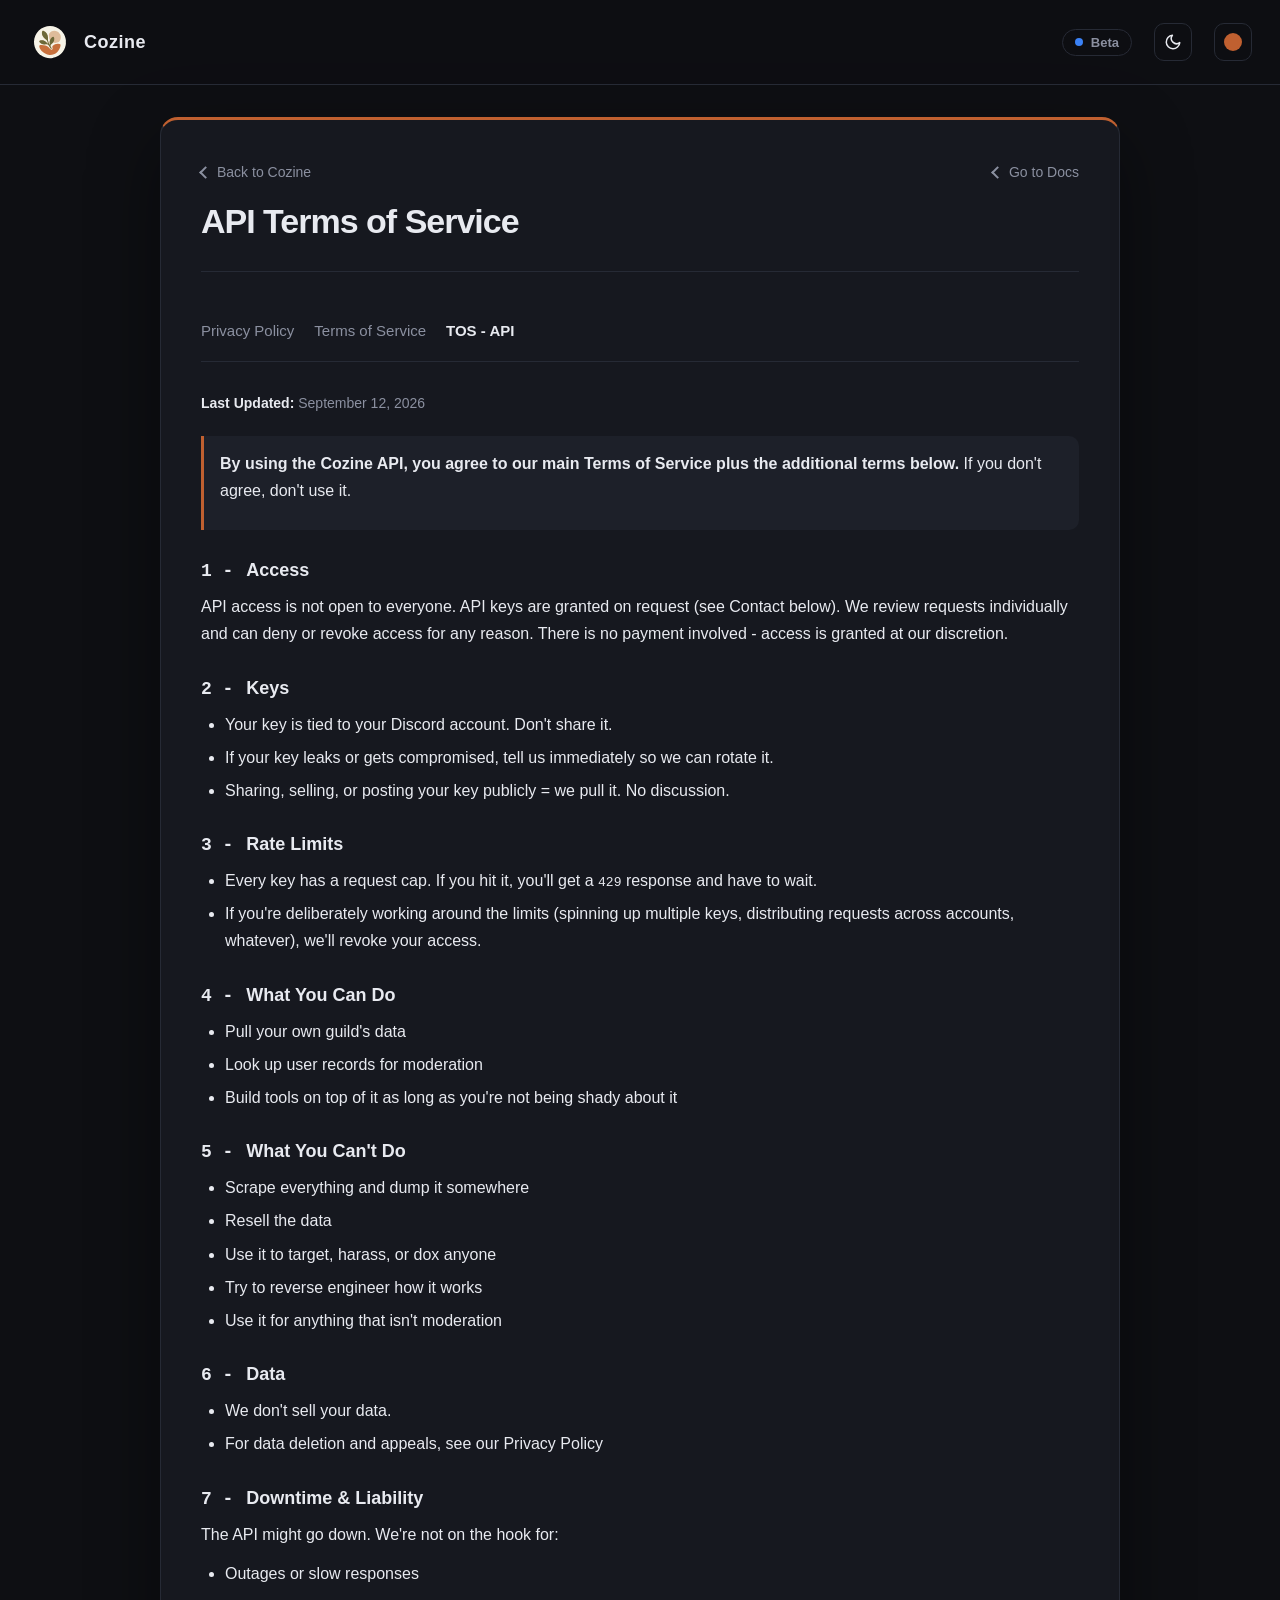
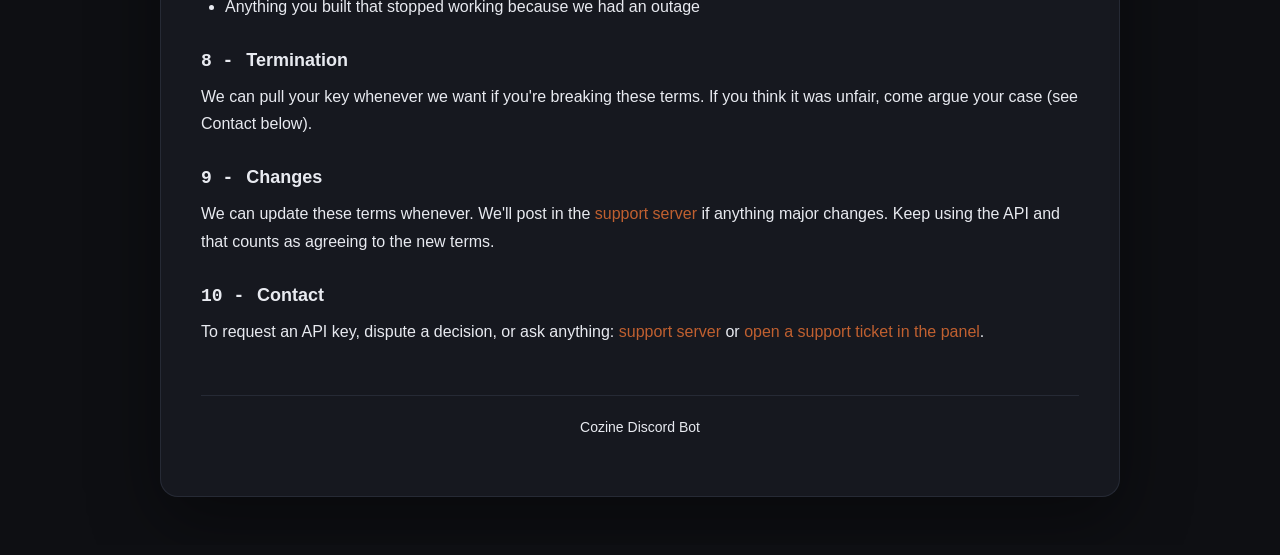
==== api-tos/index.html @ 3d1b6c0c "beta cozine" ====
<!DOCTYPE html>
<html lang="en">
<head>
    <meta charset="UTF-8">
    <meta name="viewport" content="width=device-width, initial-scale=1.0">
    <title>Cozine API Terms of Service</title>
    <meta name="description" content="Read the Cozine API Terms of Service, including access, API keys, rate limits, and permitted use.">
    <meta name="robots" content="index, follow">
    <link rel="canonical" href="https://cozine.xyz/api-tos/">
    <link rel="icon" href="../static/CozineLogo.svg">
    <link rel="stylesheet" href="../style.css?v=20261114b2">
</head>
<body class="legal">
    <div id="progress"></div>
    <header class="site-head">
        <span class="logo-ring"><img class="logo" src="../static/CozineLogo.svg" alt="Cozine"></span>
        <a class="brand" href="https://cozine.xyz">Cozine</a>
        <span class="status" id="siteStatus" data-state="blue"><span class="dot"></span>Beta</span>
        <button id="themeToggle" class="theme-toggle" aria-label="Toggle theme">
            <svg class="i-sun" width="18" height="18" viewBox="0 0 24 24" fill="none" stroke="currentColor" stroke-width="2" stroke-linecap="round"><circle cx="12" cy="12" r="4"/><path d="M12 2v2M12 20v2M2 12h2M20 12h2M4.9 4.9l1.4 1.4M17.7 17.7l1.4 1.4M4.9 19.1l1.4-1.4M17.7 6.3l1.4-1.4"/></svg>
            <svg class="i-moon" width="18" height="18" viewBox="0 0 24 24" fill="none" stroke="currentColor" stroke-width="2" stroke-linecap="round" stroke-linejoin="round"><path d="M21 12.8A9 9 0 1 1 11.2 3a7 7 0 0 0 9.8 9.8z"/></svg>
        </button>
    </header>
    <div class="container">
        <div class="page-top">
            <a class="back" href="../">Back to Cozine</a>
            <a class="back" href="../commands/">Go to Docs</a>
        </div>
        <header>
            <div class="title-row">
                <h1>API Terms of Service</h1>
            </div>
        </header>
        <nav>
            <a class="nav-btn" href="../privacy/">Privacy Policy</a>
            <a class="nav-btn" href="../tos/">Terms of Service</a>
            <a class="nav-btn active" href="../api-tos/" aria-current="page">TOS - API</a>
        </nav>
        <div id="api-tos" class="content active">
<p class="last-updated"><strong>Last Updated:</strong> September 12, 2026</p>

            <div class="highlight">
                <p><strong>By using the Cozine API, you agree to our main Terms of Service plus the additional terms below.</strong> If you don't agree, don't use it.</p>
            </div>

            <h2>Access</h2>
            <p>API access is not open to everyone. API keys are granted on request (see Contact below). We review requests individually and can deny or revoke access for any reason. There is no payment involved - access is granted at our discretion.</p>

            <h2>Keys</h2>
            <ul>
                <li>Your key is tied to your Discord account. Don't share it.</li>
                <li>If your key leaks or gets compromised, tell us immediately so we can rotate it.</li>
                <li>Sharing, selling, or posting your key publicly = we pull it. No discussion.</li>
            </ul>

            <h2>Rate Limits</h2>
            <ul>
                <li>Every key has a request cap. If you hit it, you'll get a <code>429</code> response and have to wait.</li>
                <li>If you're deliberately working around the limits (spinning up multiple keys, distributing requests across accounts, whatever), we'll revoke your access.</li>
            </ul>

            <h2>What You Can Do</h2>
            <ul>
                <li>Pull your own guild's data</li>
                <li>Look up user records for moderation</li>
                <li>Build tools on top of it as long as you're not being shady about it</li>
            </ul>

            <h2>What You Can't Do</h2>
            <ul>
                <li>Scrape everything and dump it somewhere</li>
                <li>Resell the data</li>
                <li>Use it to target, harass, or dox anyone</li>
                <li>Try to reverse engineer how it works</li>
                <li>Use it for anything that isn't moderation</li>
            </ul>

            <h2>Data</h2>
            <ul>
                <li>We don't sell your data.</li>
                <li>For data deletion and appeals, see our Privacy Policy</li>
            </ul>

            <h2>Downtime & Liability</h2>
            <p>The API might go down. We're not on the hook for:</p>
            <ul>
                <li>Outages or slow responses</li>
                <li>Anything you built that stopped working because we had an outage</li>
            </ul>

            <h2>Termination</h2>
            <p>We can pull your key whenever we want if you're breaking these terms. If you think it was unfair, come argue your case (see Contact below).</p>

            <h2>Changes</h2>
            <p>We can update these terms whenever. We'll post in the <a href="https://discord.gg/3ZBebypZJS" target="_blank">support server</a> if anything major changes. Keep using the API and that counts as agreeing to the new terms.</p>

            <h2>Contact</h2>
            <p>To request an API key, dispute a decision, or ask anything: <a href="https://discord.gg/3ZBebypZJS" target="_blank">support server</a> or <a href="https://panel.cozine.xyz" target="_blank">open a support ticket in the panel</a>.</p>
        </div>
        <footer>
            <p>Cozine Discord Bot</p>
        </footer>
    </div>
    <script src="../static/status.js?v=2026110901"></script>
    <script src="../static/common.js?v=20261011l"></script>
    <script>
    (function () {
        document.body.classList.add('js-reveal');
        var revealEls = document.querySelectorAll('.legal .content h2, .legal .content p, .legal .content ul, .legal .content .highlight');
        if ('IntersectionObserver' in window) {
            var io = new IntersectionObserver(function (entries) {
                entries.forEach(function (en) {
                    if (en.isIntersecting) {
                        en.target.classList.add('reveal-in');
                        io.unobserve(en.target);
                    }
                });
            }, { threshold: 0.12 });
            revealEls.forEach(function (el) { io.observe(el); });
        } else {
            revealEls.forEach(function (el) { el.classList.add('reveal-in'); });
        }
    })();
    </script>
</body>
</html>
---- style.css ----
:root {
  --bg: #0e0f13;
  --card: #16181f;
  --card-2: #1d2029;
  --text: #e8eaf0;
  --muted: #8b90a0;
  --accent: #C06030;
  --accent-text: #C06030;
  --on-accent: #ffffff;
  --accent-2: #ffb38a;
  --accent-soft: rgba(192, 96, 48, .16);
  --accent-glow: rgba(192, 96, 48, .45);
  --accent-glow-soft: rgba(192, 96, 48, 0);
  --border: #262a35;
  --head-bg: rgba(14, 15, 19, .72);
  --ripple: rgba(255, 255, 255, .35);
}

body.light {
  --bg: #f6f6f9;
  --card: #ffffff;
  --card-2: #eef0f4;
  --text: #14151a;
  --muted: #5a5f6b;
  --accent-soft: rgba(192, 96, 48, .14);
  --border: #e2e3e9;
  --head-bg: rgba(255, 255, 255, .72);
  --ripple: rgba(0, 0, 0, .12);
}

* {
  box-sizing: border-box;
  margin: 0;
  padding: 0;
}

html {
  overflow-x: hidden;
  overflow-x: clip;
}

img, svg {
  max-width: 100%;
}

/* Long URLs / IDs / tokens must wrap instead of forcing sideways scroll */
.seo a,
.seo li,
.seo p,
.legal a,
.legal li,
.legal p,
code {
  overflow-wrap: anywhere;
  word-break: break-word;
}

/* Tables (if legal content ever includes one) scroll instead of breaking layout */
.legal table {
  display: block;
  max-width: 100%;
  overflow-x: auto;
  -webkit-overflow-scrolling: touch;
}

.legal pre {
  max-width: 100%;
  overflow-x: auto;
  -webkit-overflow-scrolling: touch;
}

body {
  font-family: -apple-system, BlinkMacSystemFont, "Segoe UI", Roboto, Helvetica, Arial, sans-serif;
  color: var(--text);
  background: var(--bg);
  min-height: 100vh;
  display: flex;
  flex-direction: column;
  overflow-x: hidden;
  overflow-x: clip;
  /* Smooth theme fade everywhere, including browsers without
  View-Transition support (most mobile browsers). */
  transition: background-color .3s ease, color .3s ease;
}

.site-head,
.hero,
.site-foot,
.discord-pill,
.legal .container {
  position: relative;
  z-index: 1;
}


.site-head,
.hero,
.site-foot,
.legal .container {
  min-width: 0;
  max-width: 100%;
}


.site-head {
  position: relative;
  overflow: visible;
  display: flex;
  align-items: center;
  gap: 12px;
  padding: 20px 28px;
  border-bottom: 1px solid var(--border);
  background: var(--head-bg);
  /* Header popups (accent color picker) must paint above page content.
  Both header and hero shared z-index:1, and the later-in-DOM hero won —
  burying the popup so its swatches were visible but untappable. */
  z-index: 50;
}

/* Touch: no tap-delay/zoom interference, no grey flash on taps */
button,
a.btn,
.badge {
  touch-action: manipulation;
  -webkit-tap-highlight-color: transparent;
}

.site-head .logo {
  width: 38px;
  height: 38px;
  border-radius: 10px;
}

.site-head .brand {
  font-size: 18px;
  font-weight: 800;
  letter-spacing: .5px;
  color: var(--text);
  text-decoration: none;
}


.hero {
  flex: 1;
  display: flex;
  flex-direction: column;
  justify-content: center;
  gap: 18px;
  width: 100%;
  max-width: 760px;
  margin: 0 auto;
  padding: 64px 28px;
  text-align: left;
}

.title-row {
  display: flex;
  align-items: center;
  gap: 16px;
  flex-wrap: wrap;
}

.hero h1 {
  font-size: 64px;
  font-weight: 800;
  letter-spacing: -2px;
  line-height: 1;
  color: var(--text);
}

.badge {
  position: relative;
  display: inline-flex;
  align-items: center;
  font-size: 13px;
  font-weight: 700;
  letter-spacing: .4px;
  color: var(--accent-text, var(--accent));
  border: 1px solid var(--accent-text, var(--accent));
  border-radius: 999px;
  padding: 5px 12px;
  cursor: default;
  z-index: 5;
  transition: border-radius .25s ease;
}

.badge::before {
  content: '';
  width: 7px;
  height: 7px;
  border-radius: 50%;
  background: var(--accent-text, var(--accent));
  box-shadow: 0 0 10px var(--accent);
  flex: none;
  margin-right: 7px;
}


.badge::after {
  content: '';
  position: absolute;
  top: 100%;
  left: 0;
  right: 0;
  height: 12px;
}

.badge:hover,
.badge.pinned {
  border-radius: 12px;
}

.badge-more {
  max-width: 0;
  opacity: 0;
  overflow: hidden;
  white-space: nowrap;
  margin-left: 0;
  transition: max-width .25s ease, opacity .2s ease, margin-left .25s ease;
}

.badge:hover .badge-more,
.badge.pinned .badge-more {
  max-width: 90px;
  opacity: 1;
  margin-left: 7px;
}

.badge-pin {
  display: inline-flex;
  align-items: center;
  max-width: 0;
  opacity: 0;
  overflow: hidden;
  margin-left: 0;
  transition: max-width .25s ease, opacity .2s ease, margin-left .25s ease;
}

.badge-pin img {
  width: 14px;
  height: 14px;
  display: block;
}

.badge.pinned .badge-pin {
  max-width: 18px;
  opacity: 1;
  margin-left: 7px;
}

.badge .changelog {
  position: absolute;
  top: 100%;
  left: 0;
  margin-top: 10px;
  width: 268px;
  max-width: calc(100vw - 44px);
  text-align: left;
  background: var(--card);
  border: 1px solid var(--border);
  border-radius: 12px;
  padding: 0 14px;
  max-height: 0;
  opacity: 0;
  overflow: hidden;
  z-index: 20;
  box-shadow: 0 14px 34px rgba(0, 0, 0, .28);
  transition: max-height .3s ease, opacity .25s ease, padding .3s ease;
}

.badge:hover .changelog,
.badge.pinned .changelog {
  max-height: 300px;
  opacity: 1;
  padding: 12px 14px;
  transition-delay: .05s;
}

.changelog-head {
  font-weight: 700;
  color: var(--accent-text, var(--accent));
  margin-bottom: 6px;
}

.changelog ul {
  list-style: none;
  margin: 0;
}

.changelog li {
  font-size: 13px;
  font-weight: 500;
  color: var(--text);
  padding: 7px 0;
  border-top: 1px solid var(--border);
  line-height: 1.45;
}

.hero .tag {
  color: var(--muted);
  font-size: 17px;
  line-height: 1.6;
  max-width: 520px;
  min-height: calc(17px * 1.6 * 2);
}

.btns {
  display: flex;
  flex-wrap: wrap;
  gap: 12px;
  margin-top: 6px;
}

a.btn {
  position: relative;
  overflow: hidden;
  display: inline-flex;
  align-items: center;
  justify-content: center;
  padding: 14px 22px;
  border: 1px solid var(--border);
  border-radius: 10px;
  color: var(--text);
  font-size: 15px;
  font-weight: 600;
  text-decoration: none;
  transition: color .2s ease, border-color .2s ease, transform .25s ease;
}

a.btn > span {
  position: relative;
  z-index: 1;
  display: inline-flex;
  align-items: center;
}

a.btn::before {
  content: '';
  position: absolute;
  inset: 0;
  background: var(--accent-soft);
  transform: scaleX(0);
  transform-origin: left;
  transition: transform .25s ease;
  z-index: 0;
}

a.btn:hover {
  border-color: var(--accent);
  color: var(--text);
}

/* primary buttons keep the auto-contrast text (a.btn rules would win otherwise) */
a.btn.primary {
  color: var(--on-accent, #fff);
}
a.btn.primary:hover {
  color: var(--on-accent, #fff);
}

a.btn:hover::before {
  transform: scaleX(1);
}

a.btn::after {
  content: '';
  position: absolute;
  top: 0;
  left: -130%;
  width: 55%;
  height: 100%;
  background: linear-gradient(100deg, transparent, rgba(255, 255, 255, .28), transparent);
  transform: skewX(-18deg);
  opacity: 0;
  z-index: 0;
  pointer-events: none;
}

a.btn:hover::after {
  animation: sheen .6s ease forwards;
}

.primary {
  background: var(--accent);
  border-color: var(--accent);
  color: var(--on-accent, #fff);
  font-weight: 800;
}

.primary::before {
  background: rgba(255, 255, 255, .18);
}

.btn-arrow {
  margin-left: 8px;
  transition: transform .22s ease;
}

.primary:hover .btn-arrow {
  transform: translateX(5px);
}

.ghost {
  background: transparent;
}

.site-foot {
  padding: 22px 28px;
  color: var(--muted);
  font-size: 12px;
}


.seo {
  width: 100%;
  max-width: 760px;
  margin: 0 auto;
  padding: 8px 28px 48px;
  display: flex;
  flex-direction: column;
  gap: 14px;
}

.seo h2 {
  font-size: 24px;
  font-weight: 800;
  letter-spacing: -.5px;
  color: var(--text);
  margin-top: 18px;
}

.seo h3 {
  font-size: 16px;
  font-weight: 700;
  color: var(--text);
}

.seo p,
.seo li {
  color: var(--muted);
  font-size: 15px;
  line-height: 1.65;
}

.seo-grid {
  display: grid;
  grid-template-columns: repeat(3, 1fr);
  gap: 12px;
}

.seo-card {
  background: var(--card);
  border: 1px solid var(--border);
  border-radius: 12px;
  padding: 14px;
  display: flex;
  flex-direction: column;
  gap: 6px;
}

.seo-card p {
  font-size: 14px;
}

.seo-steps {
  padding-left: 20px;
  display: flex;
  flex-direction: column;
  gap: 6px;
}

/* compact permission chips: listed separately, wraps into ~2 rows */
.perm-list {
  list-style: none;
  display: flex;
  flex-wrap: wrap;
  gap: 6px;
  margin: 8px 0;
  padding: 0;
}

.perm-list li {
  font-size: 13px;
  font-weight: 600;
  color: var(--text);
  background: var(--card);
  border: 1px solid var(--border);
  border-radius: 999px;
  padding: 3px 10px;
  white-space: nowrap;
}

@media (max-width: 640px) {
  .seo-grid {
    grid-template-columns: 1fr;
  }
}


.discord-pill {
  position: fixed;
  right: 22px;
  bottom: 22px;
  display: flex;
  align-items: center;
  gap: 8px;
  height: 46px;
  min-width: 46px;
  max-width: 46px;
  padding: 0 12px;
  overflow: hidden;
  color: var(--on-accent, #fff);
  background: var(--accent);
  border-radius: 999px;
  white-space: nowrap;
  text-decoration: none;
  transition: max-width .45s ease, background .2s ease;
  animation: pillPulse 2.6s ease-in-out infinite;
}

.discord-pill:hover {
  max-width: 190px;
  filter: brightness(1.12);
}

.discord-pill .discord-icon {
  flex: 0 0 auto;
  width: 24px;
  height: 24px;
  display: block;
  fill: currentColor;
}

.discord-pill span {
  opacity: 0;
  font-size: 14px;
  font-weight: 600;
  transition: opacity .35s ease .1s;
}

.discord-pill:hover span {
  opacity: 1;
}

@keyframes fadeIn {
  from { opacity: 0; transform: translateY(8px); }
  to   { opacity: 1; transform: translateY(0); }
}


body.legal {
  display: block;
}

.legal .container {
  max-width: 960px;
  margin: 32px auto 48px;
  padding: 44px 40px;
  text-align: left;
  background: var(--card);
  border: 1px solid var(--border);
  border-top: 3px solid var(--accent);
  border-radius: 18px;
  box-shadow: 0 24px 70px rgba(0, 0, 0, .4);
}

.legal .back {
  display: inline-flex;
  align-items: center;
  gap: 7px;
  margin-bottom: 22px;
  color: var(--muted);
  font-size: 14px;
  text-decoration: none;
}

.legal .back::before {
  content: '';
  width: 7px;
  height: 7px;
  border-left: 2px solid currentColor;
  border-bottom: 2px solid currentColor;
  transform: rotate(45deg);
}

.legal .back:hover {
  color: var(--text);
}

.legal .page-top {
  display: flex;
  align-items: center;
  justify-content: space-between;
  gap: 16px;
  margin-bottom: 22px;
}

.legal .page-top .back {
  margin-bottom: 0;
}


.legal header {
  border-bottom: 1px solid var(--border);
  padding-bottom: 20px;
  margin-bottom: 26px;
}

.legal header .title-row {
  margin-bottom: 10px;
}

.legal header h1 {
  font-size: 34px;
  font-weight: 800;
  letter-spacing: -1px;
  color: var(--text);
}

.legal header p {
  color: var(--muted);
  font-size: 15px;
}

.legal nav {
  position: sticky;
  top: 0;
  display: flex;
  gap: 20px;
  margin-bottom: 30px;
  padding: 16px 0 14px;
  border-bottom: 1px solid var(--border);
  background: var(--card);
  z-index: 3;
}

.legal nav button,
.legal nav a.nav-btn {
  text-decoration: none;
  display: inline-block;
  background: none;
  border: none;
  font-size: 15px;
  color: var(--muted);
  cursor: pointer;
  padding: 8px 0;
  position: relative;
}

.legal nav button.active,
.legal nav a.nav-btn.active {
  color: var(--text);
  font-weight: 600;
}

.legal nav button.active::after,
.legal nav a.nav-btn.active::after {
  content: '';
  position: absolute;
  bottom: -15px;
  left: 0;
  right: 0;
  height: 2px;
  background: var(--accent);
}

.legal nav button:hover,
.legal nav a.nav-btn:hover {
  color: var(--text);
}

.legal .content {
  display: none;
  counter-reset: section;
}

.legal .content.active {
  display: block;
}

.legal .content h2 {
  counter-increment: section;
  font-size: 18px;
  font-weight: 600;
  margin: 30px 0 12px;
  color: var(--text);
}

.legal .content h2::before {
  content: counter(section) " - ";
  color: var(--text);
  font-family: ui-monospace, SFMono-Regular, Menlo, monospace;
  margin-right: 2px;
}

.legal p {
  margin-bottom: 12px;
  color: var(--text);
  line-height: 1.7;
}

.legal ul {
  margin-left: 24px;
  margin-bottom: 12px;
}

.legal li {
  margin-bottom: 6px;
  color: var(--text);
  line-height: 1.7;
}

.legal strong {
  color: var(--text);
}

.legal a {
  position: relative;
  color: var(--accent-text, var(--accent));
  text-decoration: none;
  cursor: pointer;
}

.legal a::after {
  content: '';
  position: absolute;
  left: 0;
  bottom: -2px;
  width: 100%;
  height: 2px;
  background: linear-gradient(90deg, var(--accent-text, var(--accent)), var(--accent-2));
  transform: scaleX(0);
  transform-origin: left;
  transition: transform .25s ease;
}

.legal a:hover::after {
  transform: scaleX(1);
}

.legal .last-updated {
  color: var(--muted);
  font-size: 14px;
  margin-bottom: 20px;
}

.legal .highlight {
  background: var(--card-2);
  border-left: 3px solid var(--accent);
  border-radius: 0 10px 10px 0;
  padding: 14px 16px;
  margin: 15px 0;
}

.legal footer {
  margin-top: 50px;
  padding-top: 20px;
  border-top: 1px solid var(--border);
  color: var(--muted);
  font-size: 14px;
  text-align: center;
}


.logo-ring {
  position: relative;
  display: inline-flex;
  padding: 3px;
  border-radius: 13px;
  animation: logoPulse 3.4s ease-in-out infinite;
}

.logo-ring::before {
  display: none;
}

@keyframes logoPulse {
  0%, 100% { box-shadow: 0 0 0 var(--accent-glow-soft); }
  50%      { box-shadow: 0 0 22px var(--accent-glow); }
}

@keyframes pillPulse {
  0%, 100% { box-shadow: 0 0 0 var(--accent-glow-soft); }
  50%      { box-shadow: 0 0 18px var(--accent-glow); }
}

@keyframes sheen {
  0%   { left: -130%; opacity: 1; }
  100% { left: 140%; opacity: 1; }
}


body.js-reveal .legal .content h2,
body.js-reveal .legal .content p,
body.js-reveal .legal .content ul,
body.js-reveal .legal .content .highlight {
  opacity: 0;
  transform: translateY(14px);
  transition: opacity .5s ease, transform .5s ease;
}

body.js-reveal .legal .content .reveal-in {
  opacity: 1;
  transform: none;
}


#progress {
  position: fixed;
  top: 0;
  left: 0;
  width: 100%;
  height: 3px;
  background: var(--accent);
  transform: scaleX(0);
  transform-origin: left;
  z-index: 60;
  pointer-events: none;
}


.hero .title-row,
.hero .tag,
.hero .btns {
  opacity: 0;
  transform: translateY(18px);
  transition: opacity .6s ease, transform .6s ease;
}

.hero.ready .title-row { transition-delay: .05s; }
.hero.ready .tag { transition-delay: .14s; }
.hero.ready .btns { transition-delay: .23s; }

.hero.ready .title-row,
.hero.ready .tag,
.hero.ready .btns {
  opacity: 1;
  transform: none;
}


.accent { color: var(--accent-text, var(--accent)); }


.status {
  display: inline-flex;
  align-items: center;
  gap: 8px;
  margin-left: auto;
  font-size: 13px;
  font-weight: 600;
  color: var(--muted);
  border: 1px solid var(--border);
  border-radius: 999px;
  padding: 5px 12px;
}

.status {
  --dot: #3b82f6;
  --dot-glow: rgba(59, 130, 246, .5);
}
.status[data-state="yellow"] { --dot: #f5b93b; --dot-glow: rgba(245, 185, 59, .5); }
.status[data-state="red"]    { --dot: #ef4444; --dot-glow: rgba(239, 68, 68, .5); }
.status[data-state="blue"]   { --dot: #3b82f6; --dot-glow: rgba(59, 130, 246, .5); }

.status .dot {
  width: 8px;
  height: 8px;
  border-radius: 50%;
  background: var(--dot);
  animation: statusPulse 2s ease-out infinite;
}

@keyframes statusPulse {
  0% { box-shadow: 0 0 0 0 var(--dot-glow); }
  70% { box-shadow: 0 0 0 7px transparent; }
  100% { box-shadow: 0 0 0 0 transparent; }
}


.theme-toggle {
  display: inline-flex;
  align-items: center;
  justify-content: center;
  width: 38px;
  height: 38px;
  margin-left: 10px;
  border: 1px solid var(--border);
  border-radius: 10px;
  background: none;
  color: var(--text);
  cursor: pointer;
  transition: border-color .2s ease;
}

.theme-toggle:hover { border-color: var(--accent); }


.color-btn {
  display: inline-flex;
  align-items: center;
  justify-content: center;
  width: 38px;
  height: 38px;
  margin-left: 10px;
  border: 1px solid var(--border);
  border-radius: 10px;
  background: none;
  cursor: pointer;
  transition: border-color .2s ease;
}

.color-btn:hover { border-color: var(--accent); }

.color-wrap {
  position: relative;
  display: inline-flex;
  margin-left: 10px;
}

.color-wrap .color-btn {
  margin-left: 0;
}

.color-btn .dot-preview {
  width: 18px;
  height: 18px;
  border-radius: 50%;
  background: var(--accent);
}

.color-pop {
  position: absolute;
  top: calc(100% + 10px);
  right: 0;
  left: auto;
  z-index: 70;
  display: none;
  gap: 10px;
  flex-wrap: wrap;
  align-items: center;
  justify-content: flex-start;
  padding: 12px 14px;
  background: var(--card);
  border: 1px solid var(--border);
  border-radius: 12px;
  box-shadow: 0 12px 40px rgba(0, 0, 0, .35);
  /* Shrink-to-fit but never wider than the viewport: the popup grows
  leftwards from the button (right:0) so it can never spill off-page. */
  width: max-content;
  max-width: min(320px, calc(100vw - 32px));
}

.color-pop.open { display: flex; }

.swatch {
  width: 26px;
  height: 26px;
  border-radius: 50%;
  border: 2px solid transparent;
  cursor: pointer;
  padding: 0;
}

.swatch.active { border-color: var(--text); }

.swatch-custom {
  position: relative;
  width: 26px;
  height: 26px;
  border-radius: 50%;
  background: conic-gradient(#f44, #fc3, #3c5, #39f, #a5f, #f44);
  cursor: pointer;
  overflow: hidden;
}

.swatch-custom input {
  position: absolute;
  inset: -8px;
  width: 42px;
  height: 42px;
  opacity: 0;
  cursor: pointer;
}

.theme-toggle .i-sun { display: none; }
.theme-toggle .i-moon { display: block; }
.light .theme-toggle .i-sun { display: block; }
.light .theme-toggle .i-moon { display: none; }


a.btn .ripple {
  position: absolute;
  border-radius: 50%;
  background: var(--ripple);
  transform: scale(0);
  opacity: .6;
  pointer-events: none;
  z-index: 0;
  animation: ripple .6s ease-out forwards;
}

@keyframes ripple {
  to { transform: scale(2.6); opacity: 0; }
}


@media (prefers-reduced-motion: reduce) {
  *, *::before, *::after {
    animation: none !important;
    transition: none !important;
  }

  .hero .title-row,
  .hero .tag,
  .hero .btns {
    opacity: 1 !important;
    transform: none !important;
  }

  body.js-reveal .legal .content h2,
  body.js-reveal .legal .content p,
  body.js-reveal .legal .content ul,
  body.js-reveal .legal .content .highlight {
    opacity: 1 !important;
    transform: none !important;
  }
}

@media (max-width: 600px) {
  .site-head {
    flex-wrap: wrap;
    row-gap: 10px;
    padding: 16px 18px;
  }

  .hero {
    padding: 48px 22px;
    /* single tall glow rooted at the top bar, fading far down —
    same treatment as the panel */
    background:
      radial-gradient(420px 560px at 50% -120px, color-mix(in srgb, var(--accent) 9%, transparent), transparent 78%);
  }

  .hero h1 {
    font-size: 44px;
  }

  .hero .tag {
    font-size: 16px;
  }

  .seo {
    padding: 8px 20px 40px;
  }

  .seo h2 {
    font-size: 21px;
  }

  .legal .container {
    margin: 20px auto 40px;
    padding: 24px 18px;
  }

  .legal header h1 {
    font-size: 26px;
  }

  .legal nav {
    position: static;
    flex-direction: column;
    gap: 10px;
  }

  .legal nav button.active::after,
.legal nav a.nav-btn.active::after {
    display: none;
  }

  .legal nav button,
.legal nav a.nav-btn {
    padding: 8px 12px;
    background: var(--card-2);
    border-radius: 4px;
  }

  .badge .changelog {
    /* Anchored dropdown directly under the badge (same as desktop).
    Closed-state mechanics (max-height/opacity/padding) are untouched.
    right:0-anchored sheets used to land mid-screen, visually underneath
    the hero buttons, instead of under the badge bar. */
    position: absolute;
    top: 100%;
    left: 0;
    right: auto;
    transform: none;
    width: 268px;
    max-width: calc(100vw - 44px);
    margin-top: 10px;
    z-index: 90;
  }

  /* Dropdown must paint above the hero buttons stacked below it. */
  .hero .title-row {
    position: relative;
    z-index: 30;
  }

  .discord-pill {
    right: 16px;
    bottom: calc(16px + env(safe-area-inset-bottom, 0px));
  }
}

@media (max-width: 480px) {
  /* Thumb-friendly full-width buttons */
  .btns a.btn {
    flex: 1 1 100%;
  }
}

@media (max-width: 400px) {
  .site-head {
    gap: 8px;
    padding: 14px 14px;
  }

  .site-head .status {
    font-size: 12px;
    padding: 4px 10px;
  }

  .hero {
    padding: 36px 18px;
  }

  .hero h1 {
    font-size: 34px;
    letter-spacing: -1px;
  }

  .hero .tag {
    font-size: 15px;
  }

  a.btn {
    padding: 13px 18px;
    font-size: 14px;
  }

  .seo {
    padding: 8px 18px 36px;
  }

  .legal .container {
    margin: 14px auto 32px;
    padding: 20px 16px;
    border-radius: 14px;
  }

  .legal header h1 {
    font-size: 23px;
  }
}

/* Coarse pointers (touch): 44px+ tap targets, no hover traps */
@media (hover: none) and (pointer: coarse) {
  .legal nav button,
.legal nav a.nav-btn {
    min-height: 44px;
  }

  a.btn {
    min-height: 48px;
  }

  .theme-toggle {
    width: 44px;
    height: 44px;
  }

  .badge {
    min-height: 44px;
  }

  .swatch,
  .swatch-custom {
    width: 34px;
    height: 34px;
  }
}


@media (hover: none) {
  .badge:not(.pinned):hover {
    border-radius: 999px;
  }

  .badge:not(.pinned):hover .badge-more,
  .badge:not(.pinned):hover .badge-pin {
    max-width: 0;
    opacity: 0;
    margin-left: 0;
  }

  .badge:not(.pinned):hover .changelog {
    max-height: 0;
    opacity: 0;
    padding: 0 14px;
  }
}
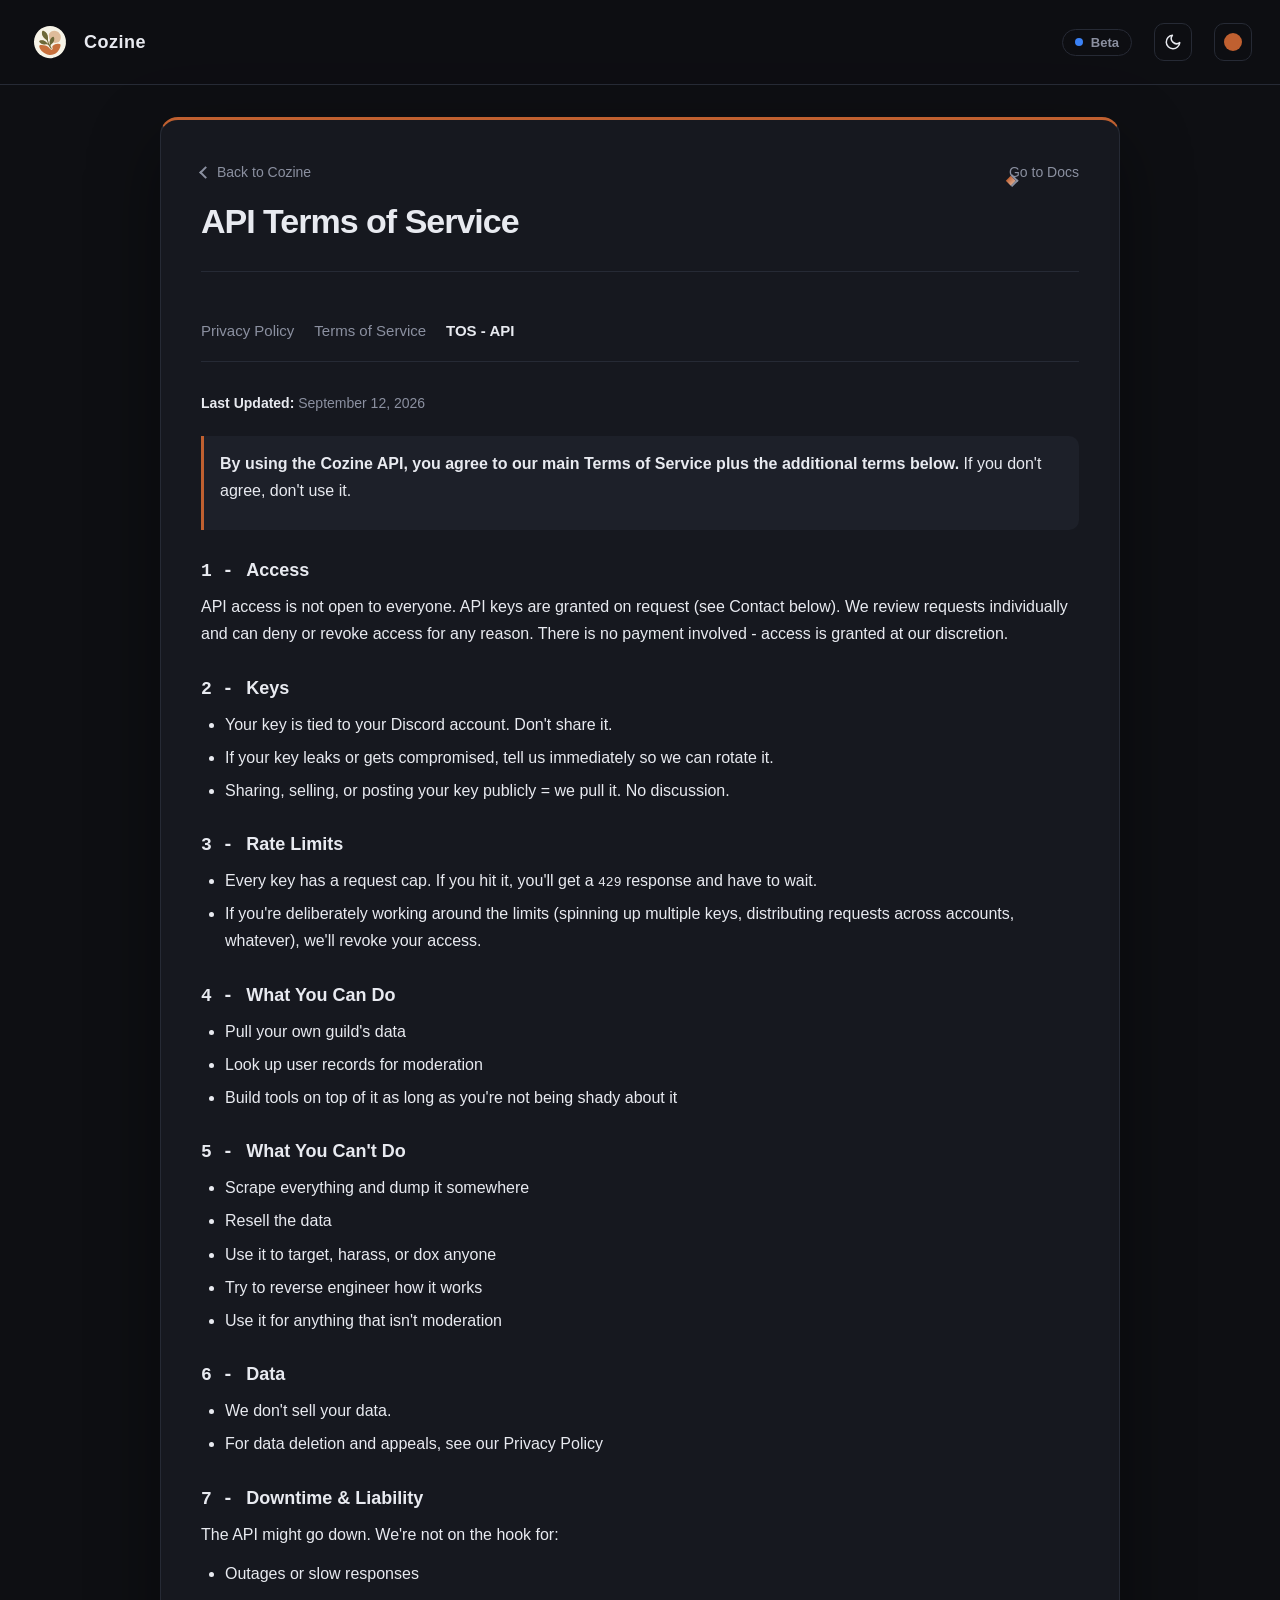
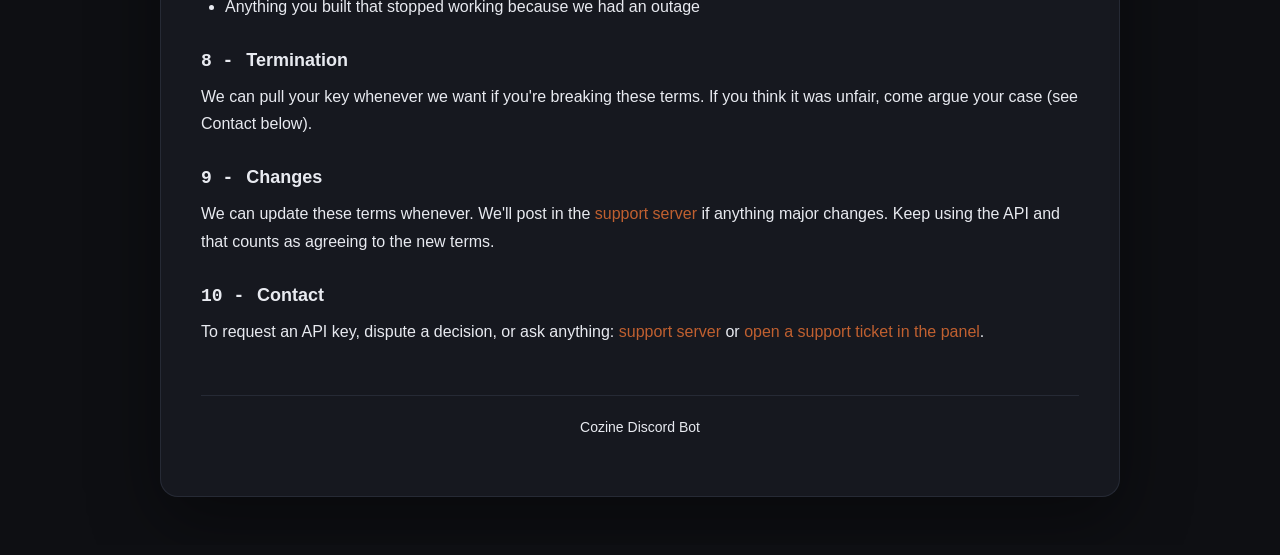
==== commit d14ddbca: "beta cozine" ====
--- a/api-tos/index.html
+++ b/api-tos/index.html
@@ -24,7 +24,7 @@
     <div class="container">
         <div class="page-top">
             <a class="back" href="../">Back to Cozine</a>
-            <a class="back" href="../commands/">Go to Docs</a>
+            <a class="back forward" href="../commands/">Go to Docs</a>
         </div>
         <header>
             <div class="title-row">
--- a/style.css
+++ b/style.css
@@ -586,6 +586,21 @@
 .legal .back:hover {
   color: var(--text);
 }
+
+.legal .back.forward::before {
+  content: none;
+}
+
+.legal .back.forward::after {
+  content: '';
+  width: 7px;
+  height: 7px;
+  border-right: 2px solid currentColor;
+  border-top: 2px solid currentColor;
+  transform: rotate(45deg);
+  display: inline-block;
+}
+
 
 .legal .page-top {
   display: flex;
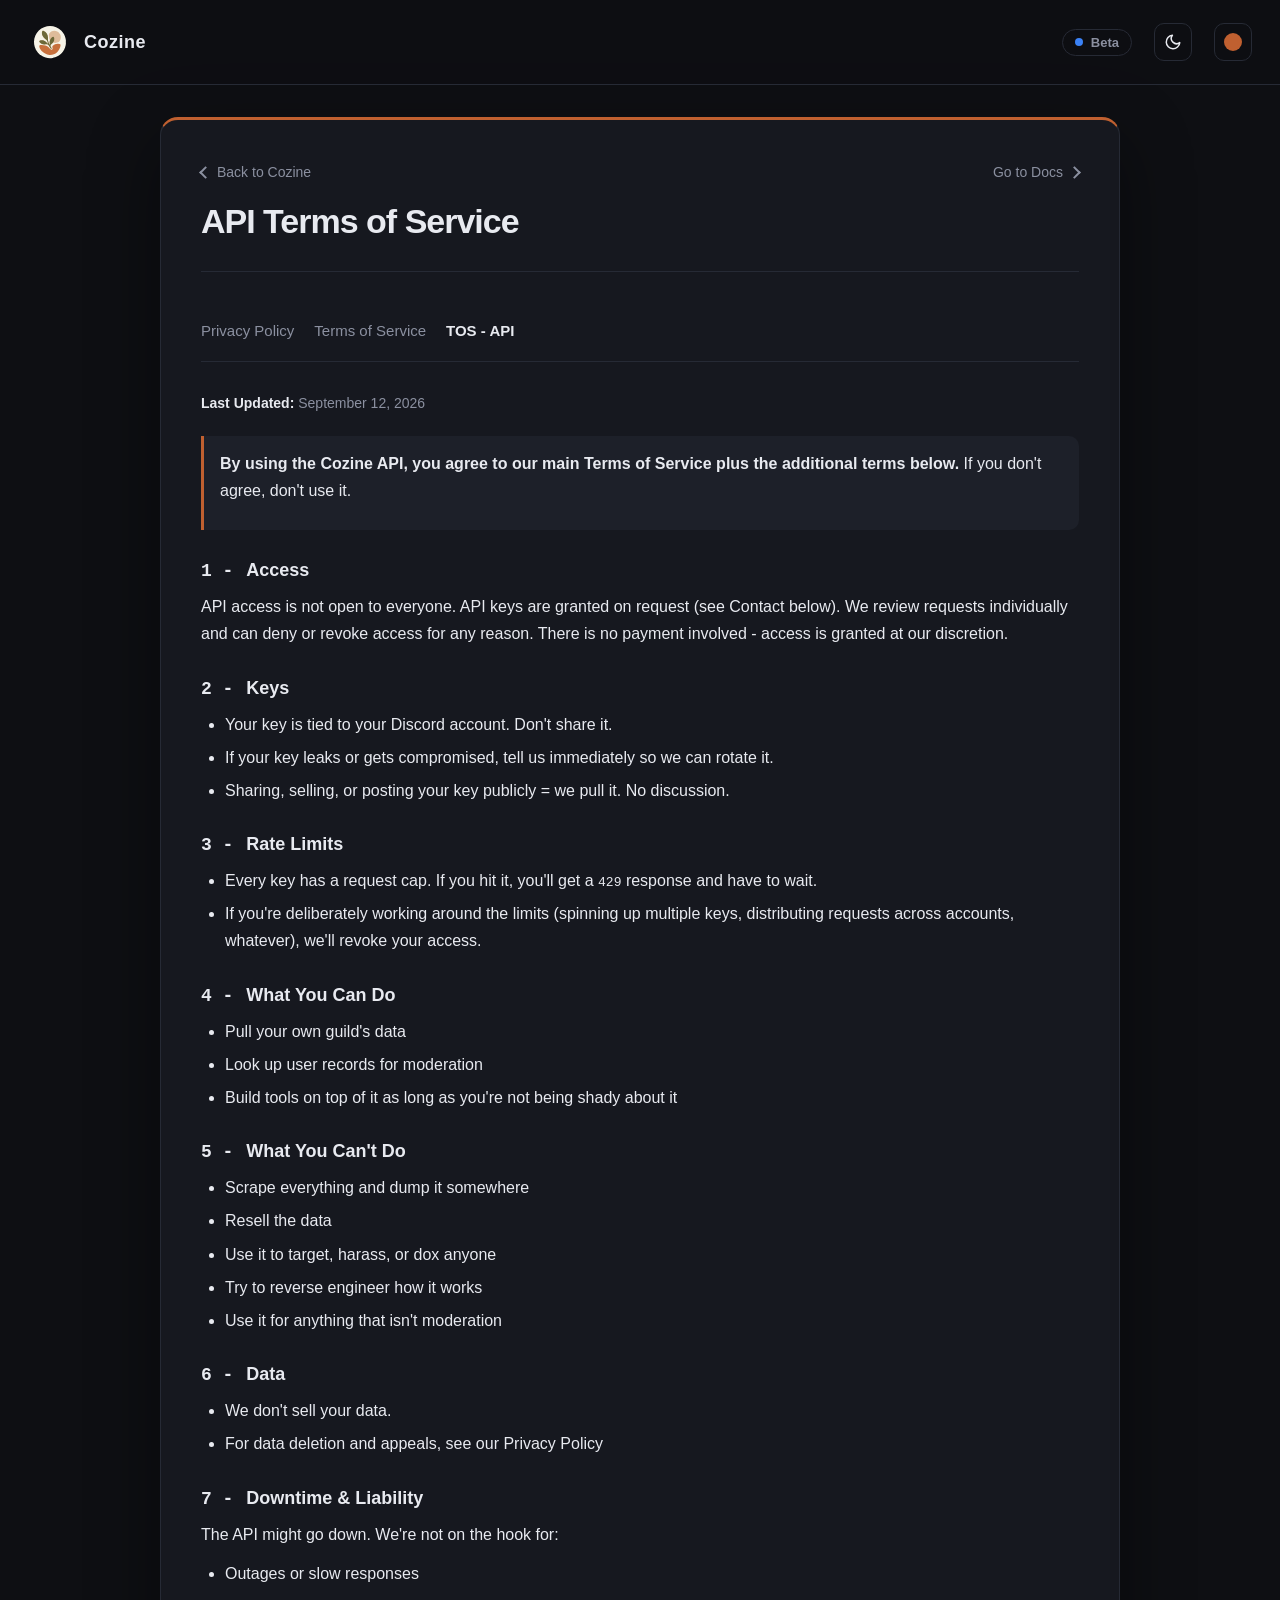
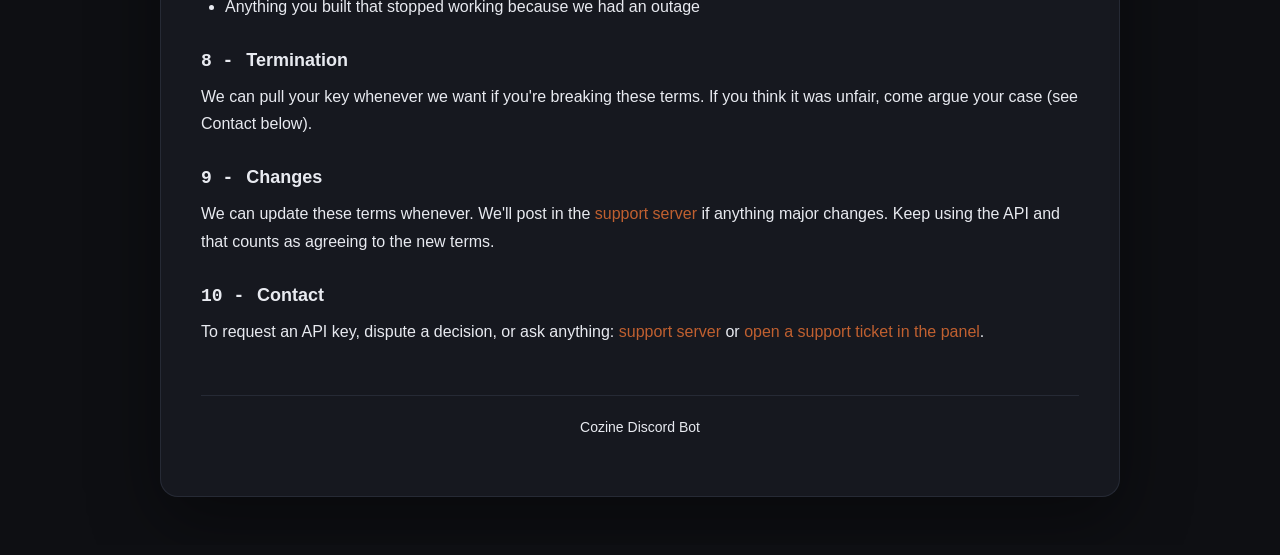
==== commit 818da8c5: "Mobile fixes: tap-open "What's new" sheet, no stale caching - "What's new" badge sheet was hover-onl" ====
--- a/api-tos/index.html
+++ b/api-tos/index.html
@@ -8,7 +8,7 @@
     <meta name="robots" content="index, follow">
     <link rel="canonical" href="https://cozine.xyz/api-tos/">
     <link rel="icon" href="../static/CozineLogo.svg">
-    <link rel="stylesheet" href="../style.css?v=20261114b2">
+    <link rel="stylesheet" href="../style.css?v=20261116a">
 </head>
 <body class="legal">
     <div id="progress"></div>
@@ -102,7 +102,7 @@
         </footer>
     </div>
     <script src="../static/status.js?v=2026110901"></script>
-    <script src="../static/common.js?v=20261011l"></script>
+    <script src="../static/common.js?v=20261116a"></script>
     <script>
     (function () {
         document.body.classList.add('js-reveal');
--- a/style.css
+++ b/style.css
@@ -112,7 +112,7 @@
   border-bottom: 1px solid var(--border);
   background: var(--head-bg);
   /* Header popups (accent color picker) must paint above page content.
-  Both header and hero shared z-index:1, and the later-in-DOM hero won —
+  Both header and hero shared z-index:1, and the later-in-DOM hero won -
   burying the popup so its swatches were visible but untappable. */
   z-index: 50;
 }
@@ -407,7 +407,33 @@
 .site-foot {
   padding: 22px 28px;
   color: var(--muted);
-  font-size: 12px;
+  font-size: 13px;
+  text-align: center;
+}
+
+.site-foot .foot-links {
+  margin-top: 8px;
+  display: flex;
+  flex-wrap: wrap;
+  justify-content: center;
+  gap: 4px 8px;
+}
+
+.site-foot .foot-links a {
+  color: var(--text);
+  text-decoration: underline;
+  text-decoration-color: var(--muted);
+  text-underline-offset: 3px;
+  display: inline-flex;
+  align-items: center;
+  min-height: 44px;
+  padding: 10px 12px;
+}
+
+.site-foot .foot-links a:hover,
+.site-foot .foot-links a:focus-visible {
+  color: var(--accent-text, var(--accent));
+  text-decoration-color: currentColor;
 }
 
 
@@ -514,8 +540,20 @@
   border-radius: 999px;
   white-space: nowrap;
   text-decoration: none;
-  transition: max-width .45s ease, background .2s ease;
+  transition: max-width .45s ease, filter .2s ease;
+  isolation: isolate;
+}
+
+.discord-pill::before {
+  content: '';
+  position: absolute;
+  inset: 0;
+  border-radius: inherit;
+  box-shadow: 0 0 18px var(--accent-glow);
+  opacity: 0;
   animation: pillPulse 2.6s ease-in-out infinite;
+  pointer-events: none;
+  z-index: -1;
 }
 
 .discord-pill:hover {
@@ -587,18 +625,12 @@
   color: var(--text);
 }
 
+.legal .back.forward {
+  flex-direction: row-reverse;
+}
+
 .legal .back.forward::before {
-  content: none;
-}
-
-.legal .back.forward::after {
-  content: '';
-  width: 7px;
-  height: 7px;
-  border-right: 2px solid currentColor;
-  border-top: 2px solid currentColor;
-  transform: rotate(45deg);
-  display: inline-block;
+  transform: rotate(-135deg);
 }
 
 
@@ -782,7 +814,19 @@
   display: inline-flex;
   padding: 3px;
   border-radius: 13px;
+  isolation: isolate;
+}
+
+.logo-ring::after {
+  content: '';
+  position: absolute;
+  inset: 0;
+  border-radius: inherit;
+  box-shadow: 0 0 22px var(--accent-glow);
+  opacity: 0;
   animation: logoPulse 3.4s ease-in-out infinite;
+  pointer-events: none;
+  z-index: -1;
 }
 
 .logo-ring::before {
@@ -790,13 +834,13 @@
 }
 
 @keyframes logoPulse {
-  0%, 100% { box-shadow: 0 0 0 var(--accent-glow-soft); }
-  50%      { box-shadow: 0 0 22px var(--accent-glow); }
+  0%, 100% { opacity: 0; }
+  50%      { opacity: 1; }
 }
 
 @keyframes pillPulse {
-  0%, 100% { box-shadow: 0 0 0 var(--accent-glow-soft); }
-  50%      { box-shadow: 0 0 18px var(--accent-glow); }
+  0%, 100% { opacity: 0; }
+  50%      { opacity: 1; }
 }
 
 @keyframes sheen {
@@ -1051,7 +1095,7 @@
 
   .hero {
     padding: 48px 22px;
-    /* single tall glow rooted at the top bar, fading far down —
+    /* single tall glow rooted at the top bar, fading far down -
     same treatment as the panel */
     background:
       radial-gradient(420px 560px at 50% -120px, color-mix(in srgb, var(--accent) 9%, transparent), transparent 78%);
@@ -1225,3 +1269,30 @@
     padding: 0 14px;
   }
 }
+
+/* ---- Touch / keyboard: the "What's new" sheet is hover-only otherwise, so on
+   a phone it could never be opened at all. Open it while it has focus (tap or
+   Tab) and close it again on Escape / outside tap. ---- */
+.badge:focus,
+.badge:focus-visible {
+  outline: 2px solid var(--accent);
+  outline-offset: 2px;
+}
+
+.badge:focus .changelog,
+.badge:focus-within .changelog {
+  max-height: 300px;
+  opacity: 1;
+  padding: 12px 14px;
+  transition-delay: .05s;
+}
+
+@media (hover: none) {
+  .badge:not(.pinned):focus .changelog,
+  .badge:not(.pinned):focus-within .changelog {
+    max-height: 300px;
+    opacity: 1;
+    padding: 12px 14px;
+    transition-delay: .05s;
+  }
+}
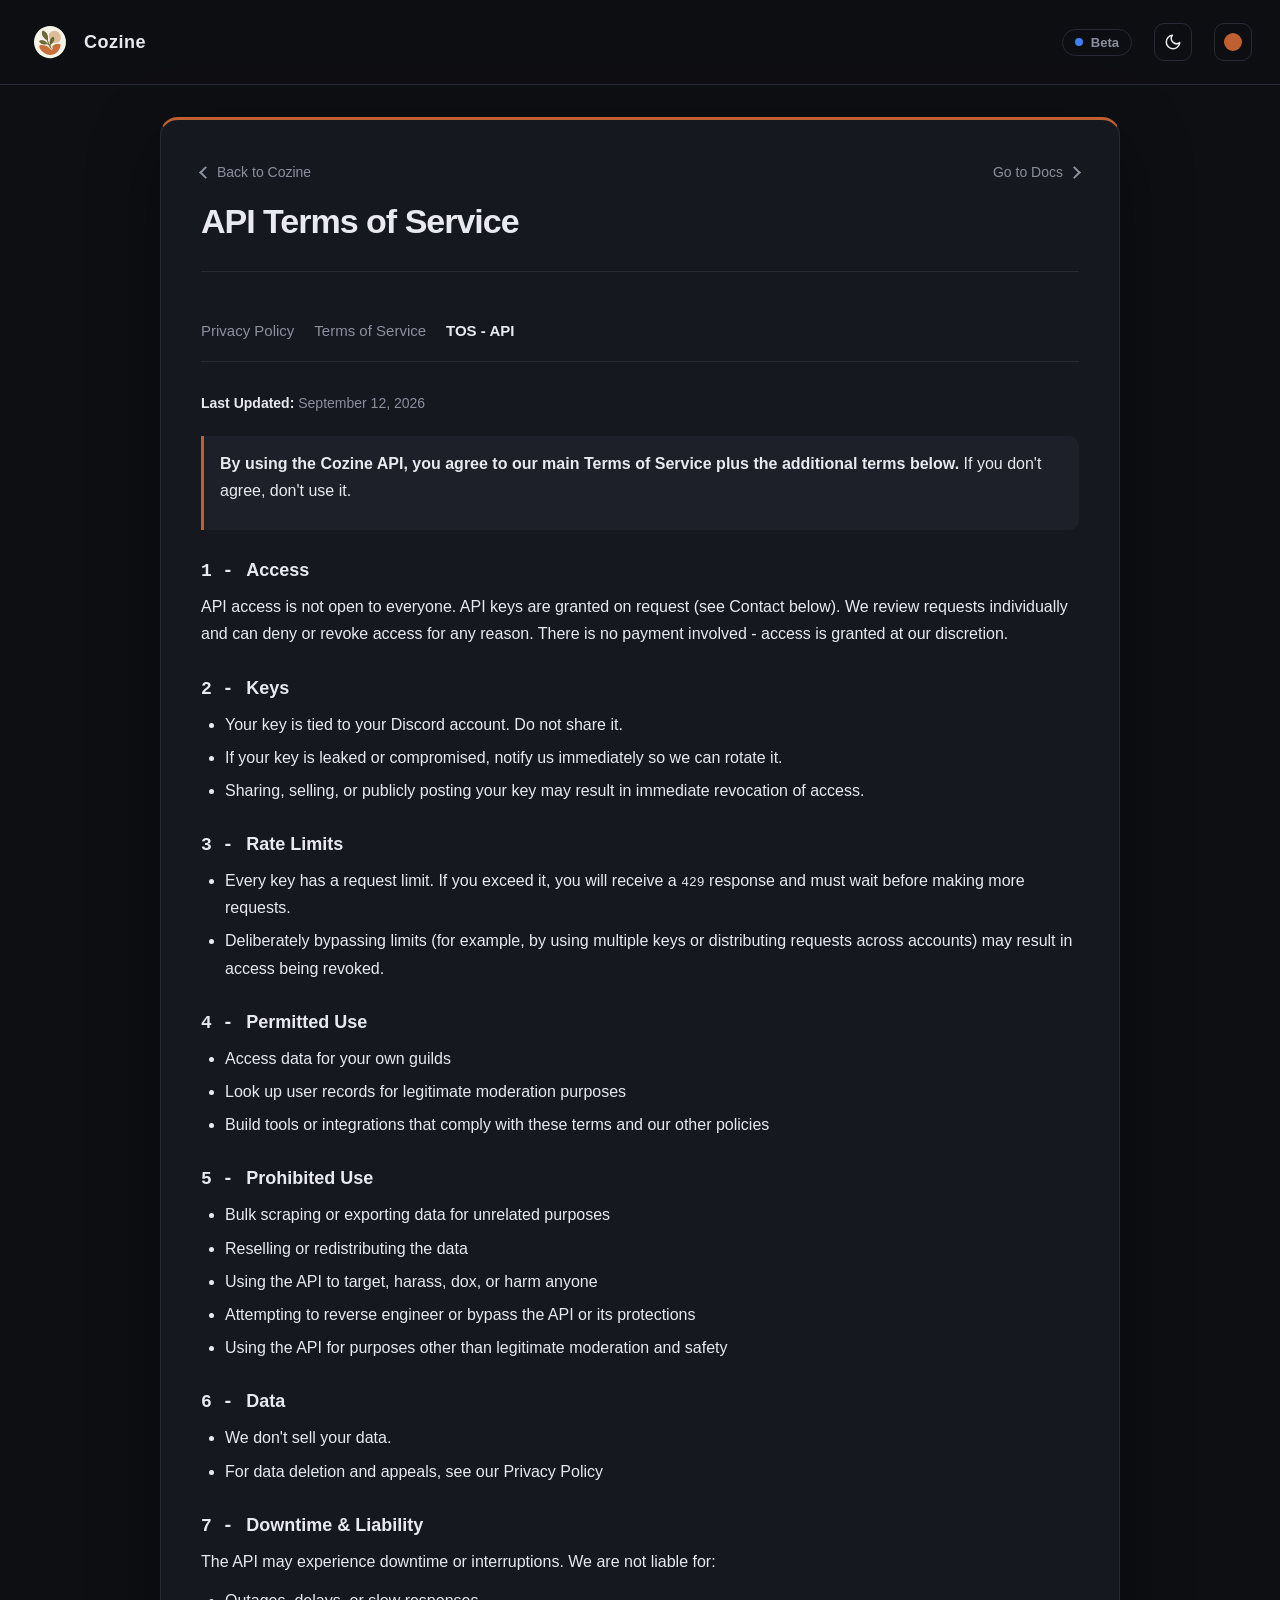
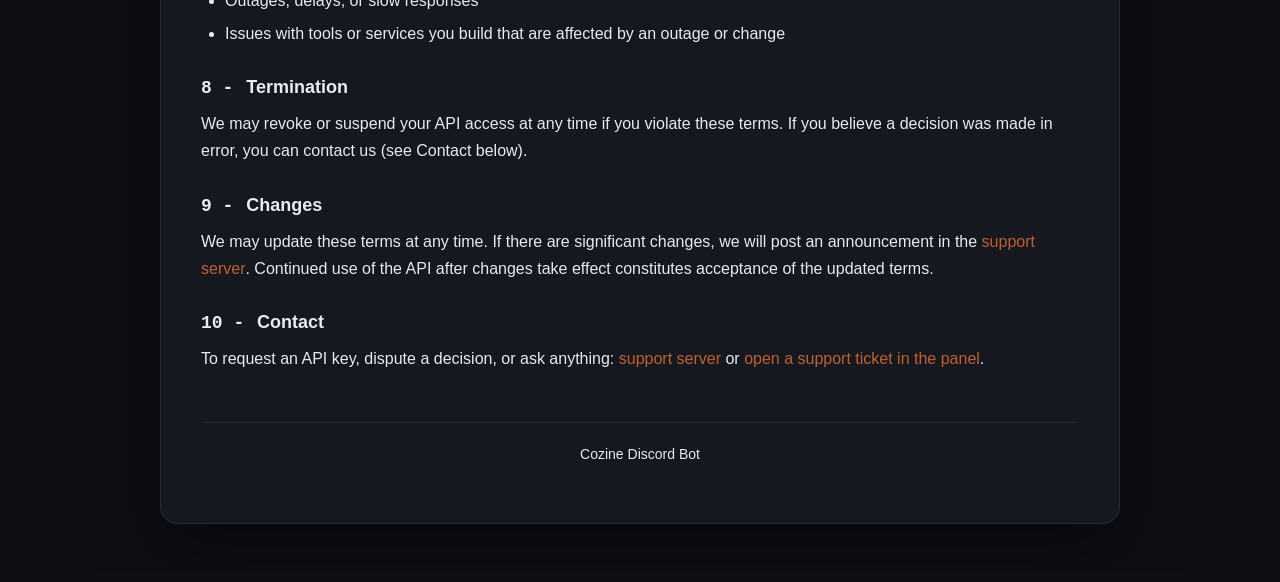
==== commit 06bbccdb: "Rephrased sections and fixes" ====
--- a/api-tos/index.html
+++ b/api-tos/index.html
@@ -8,7 +8,7 @@
     <meta name="robots" content="index, follow">
     <link rel="canonical" href="https://cozine.xyz/api-tos/">
     <link rel="icon" href="../static/CozineLogo.svg">
-    <link rel="stylesheet" href="../style.css?v=20261116a">
+    <link rel="stylesheet" href="../style.css?v=20261116b">
 </head>
 <body class="legal">
     <div id="progress"></div>
@@ -48,31 +48,31 @@
 
             <h2>Keys</h2>
             <ul>
-                <li>Your key is tied to your Discord account. Don't share it.</li>
-                <li>If your key leaks or gets compromised, tell us immediately so we can rotate it.</li>
-                <li>Sharing, selling, or posting your key publicly = we pull it. No discussion.</li>
+                <li>Your key is tied to your Discord account. Do not share it.</li>
+                <li>If your key is leaked or compromised, notify us immediately so we can rotate it.</li>
+                <li>Sharing, selling, or publicly posting your key may result in immediate revocation of access.</li>
             </ul>
 
             <h2>Rate Limits</h2>
             <ul>
-                <li>Every key has a request cap. If you hit it, you'll get a <code>429</code> response and have to wait.</li>
-                <li>If you're deliberately working around the limits (spinning up multiple keys, distributing requests across accounts, whatever), we'll revoke your access.</li>
+                <li>Every key has a request limit. If you exceed it, you will receive a <code>429</code> response and must wait before making more requests.</li>
+                <li>Deliberately bypassing limits (for example, by using multiple keys or distributing requests across accounts) may result in access being revoked.</li>
             </ul>
 
-            <h2>What You Can Do</h2>
+            <h2>Permitted Use</h2>
             <ul>
-                <li>Pull your own guild's data</li>
-                <li>Look up user records for moderation</li>
-                <li>Build tools on top of it as long as you're not being shady about it</li>
+                <li>Access data for your own guilds</li>
+                <li>Look up user records for legitimate moderation purposes</li>
+                <li>Build tools or integrations that comply with these terms and our other policies</li>
             </ul>
 
-            <h2>What You Can't Do</h2>
+            <h2>Prohibited Use</h2>
             <ul>
-                <li>Scrape everything and dump it somewhere</li>
-                <li>Resell the data</li>
-                <li>Use it to target, harass, or dox anyone</li>
-                <li>Try to reverse engineer how it works</li>
-                <li>Use it for anything that isn't moderation</li>
+                <li>Bulk scraping or exporting data for unrelated purposes</li>
+                <li>Reselling or redistributing the data</li>
+                <li>Using the API to target, harass, dox, or harm anyone</li>
+                <li>Attempting to reverse engineer or bypass the API or its protections</li>
+                <li>Using the API for purposes other than legitimate moderation and safety</li>
             </ul>
 
             <h2>Data</h2>
@@ -82,17 +82,17 @@
             </ul>
 
             <h2>Downtime & Liability</h2>
-            <p>The API might go down. We're not on the hook for:</p>
+            <p>The API may experience downtime or interruptions. We are not liable for:</p>
             <ul>
-                <li>Outages or slow responses</li>
-                <li>Anything you built that stopped working because we had an outage</li>
+                <li>Outages, delays, or slow responses</li>
+                <li>Issues with tools or services you build that are affected by an outage or change</li>
             </ul>
 
             <h2>Termination</h2>
-            <p>We can pull your key whenever we want if you're breaking these terms. If you think it was unfair, come argue your case (see Contact below).</p>
+            <p>We may revoke or suspend your API access at any time if you violate these terms. If you believe a decision was made in error, you can contact us (see Contact below).</p>
 
             <h2>Changes</h2>
-            <p>We can update these terms whenever. We'll post in the <a href="https://discord.gg/3ZBebypZJS" target="_blank">support server</a> if anything major changes. Keep using the API and that counts as agreeing to the new terms.</p>
+            <p>We may update these terms at any time. If there are significant changes, we will post an announcement in the <a href="https://discord.gg/3ZBebypZJS" target="_blank">support server</a>. Continued use of the API after changes take effect constitutes acceptance of the updated terms.</p>
 
             <h2>Contact</h2>
             <p>To request an API key, dispute a decision, or ask anything: <a href="https://discord.gg/3ZBebypZJS" target="_blank">support server</a> or <a href="https://panel.cozine.xyz" target="_blank">open a support ticket in the panel</a>.</p>
@@ -102,7 +102,7 @@
         </footer>
     </div>
     <script src="../static/status.js?v=2026110901"></script>
-    <script src="../static/common.js?v=20261116a"></script>
+    <script src="../static/common.js?v=20261116b"></script>
     <script>
     (function () {
         document.body.classList.add('js-reveal');
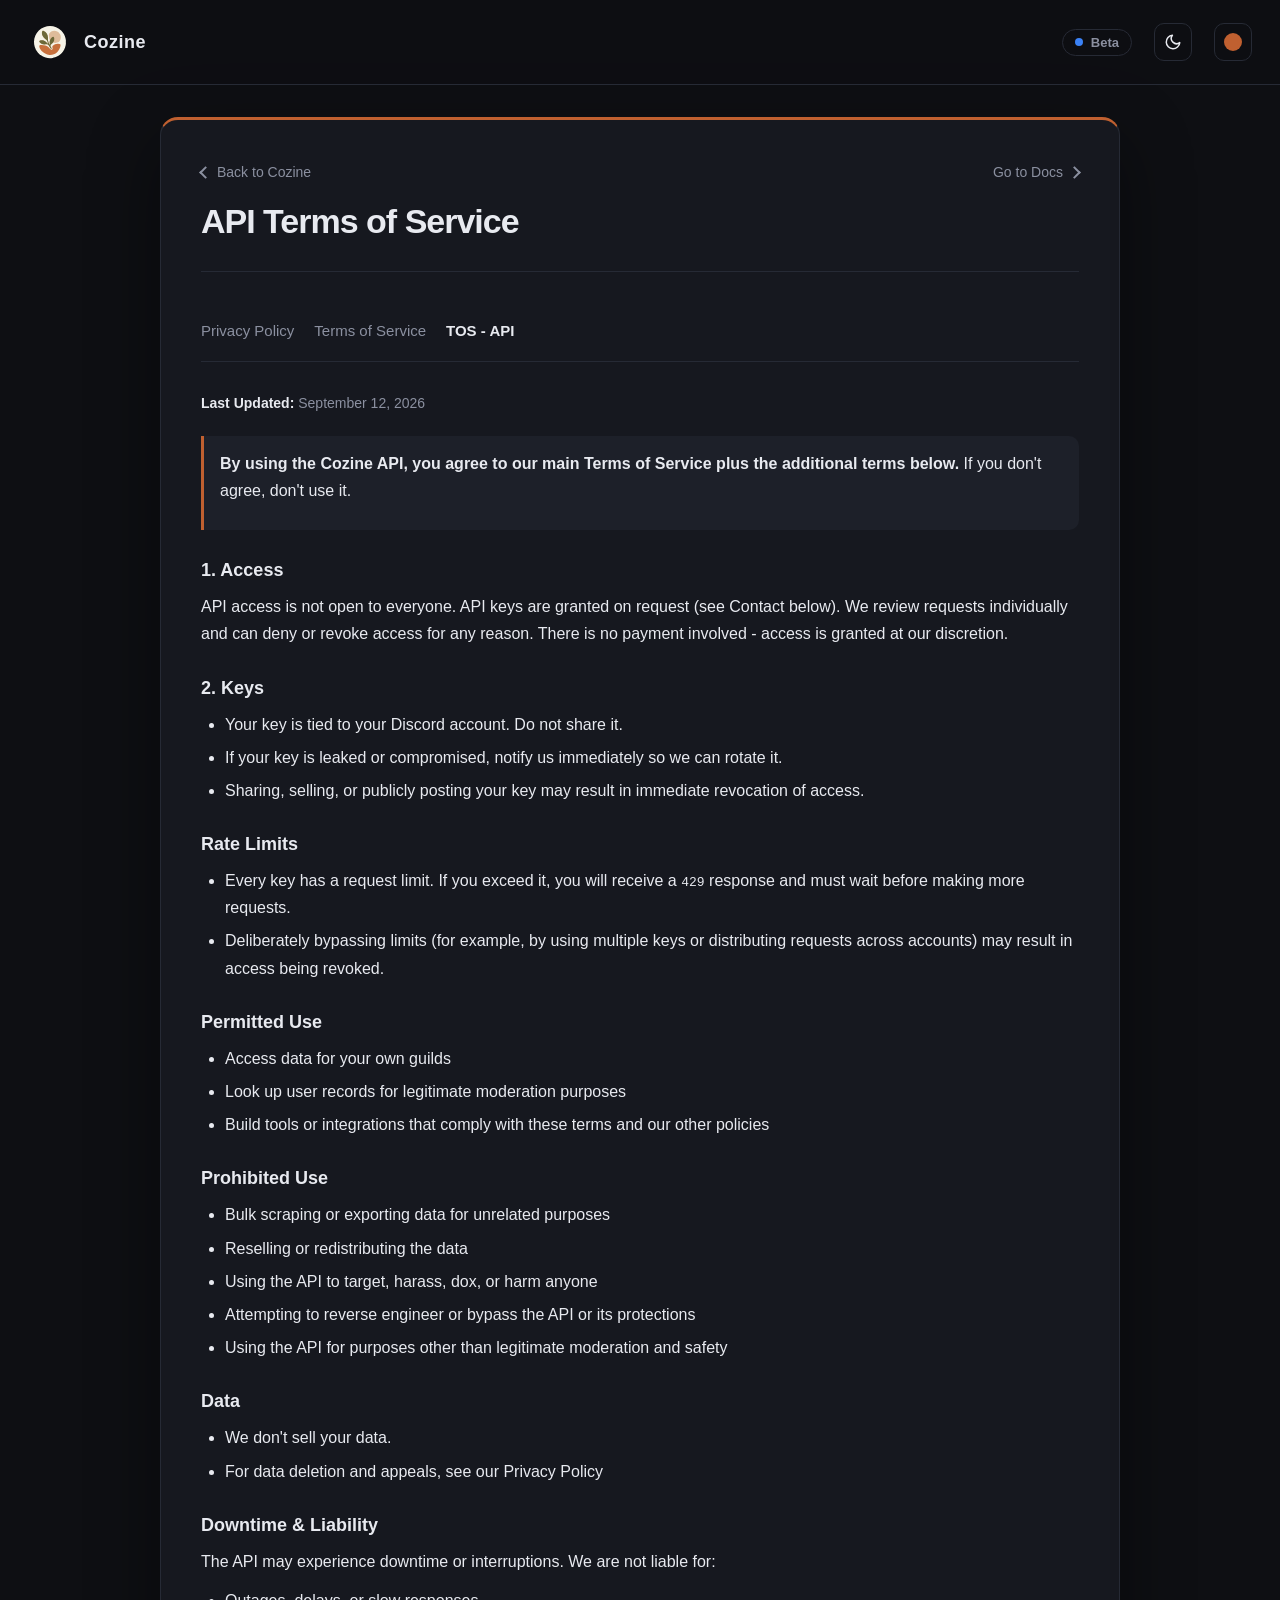
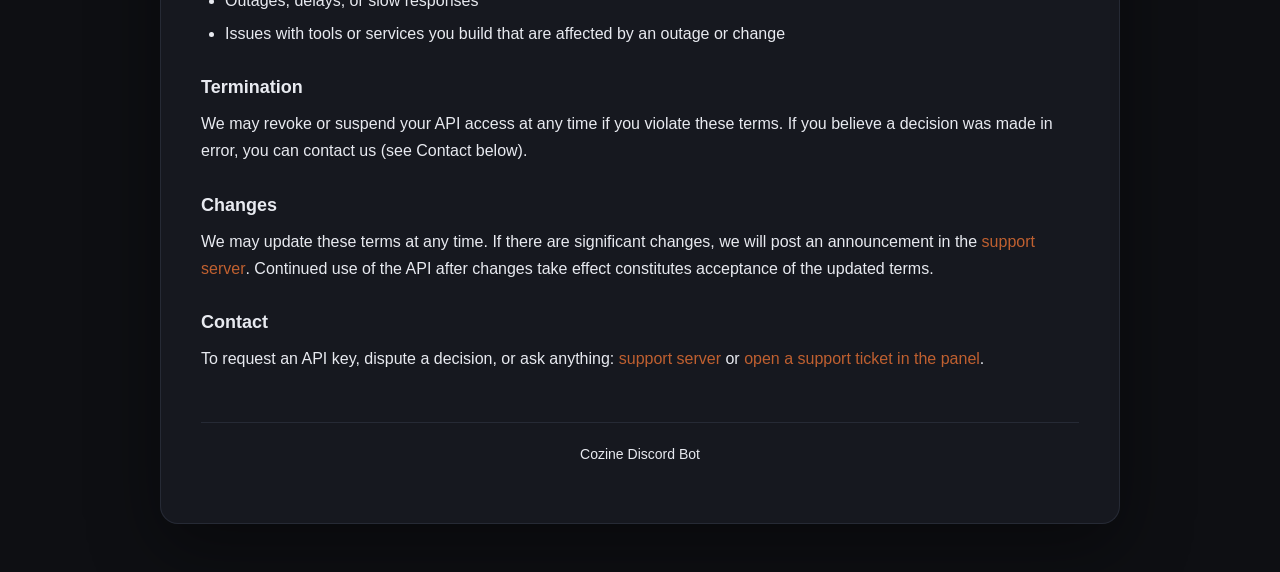
==== commit a826b8cc: "Add section numbering to TOS and API TOS" ====
--- a/api-tos/index.html
+++ b/api-tos/index.html
@@ -43,10 +43,10 @@
                 <p><strong>By using the Cozine API, you agree to our main Terms of Service plus the additional terms below.</strong> If you don't agree, don't use it.</p>
             </div>
 
-            <h2>Access</h2>
+            <h2>1. Access</h2>
             <p>API access is not open to everyone. API keys are granted on request (see Contact below). We review requests individually and can deny or revoke access for any reason. There is no payment involved - access is granted at our discretion.</p>
 
-            <h2>Keys</h2>
+            <h2>2. Keys</h2>
             <ul>
                 <li>Your key is tied to your Discord account. Do not share it.</li>
                 <li>If your key is leaked or compromised, notify us immediately so we can rotate it.</li>
--- a/style.css
+++ b/style.css
@@ -718,7 +718,6 @@
 
 .legal .content {
   display: none;
-  counter-reset: section;
 }
 
 .legal .content.active {
@@ -726,19 +725,17 @@
 }
 
 .legal .content h2 {
-  counter-increment: section;
   font-size: 18px;
   font-weight: 600;
   margin: 30px 0 12px;
   color: var(--text);
 }
 
-.legal .content h2::before {
-  content: counter(section) " - ";
-  color: var(--text);
-  font-family: ui-monospace, SFMono-Regular, Menlo, monospace;
-  margin-right: 2px;
-}
+.legal .content h2[id] {
+  scroll-margin-top: 140px;
+}
+
+/* Section numbering is defined explicitly in content headings. */
 
 .legal p {
   margin-bottom: 12px;
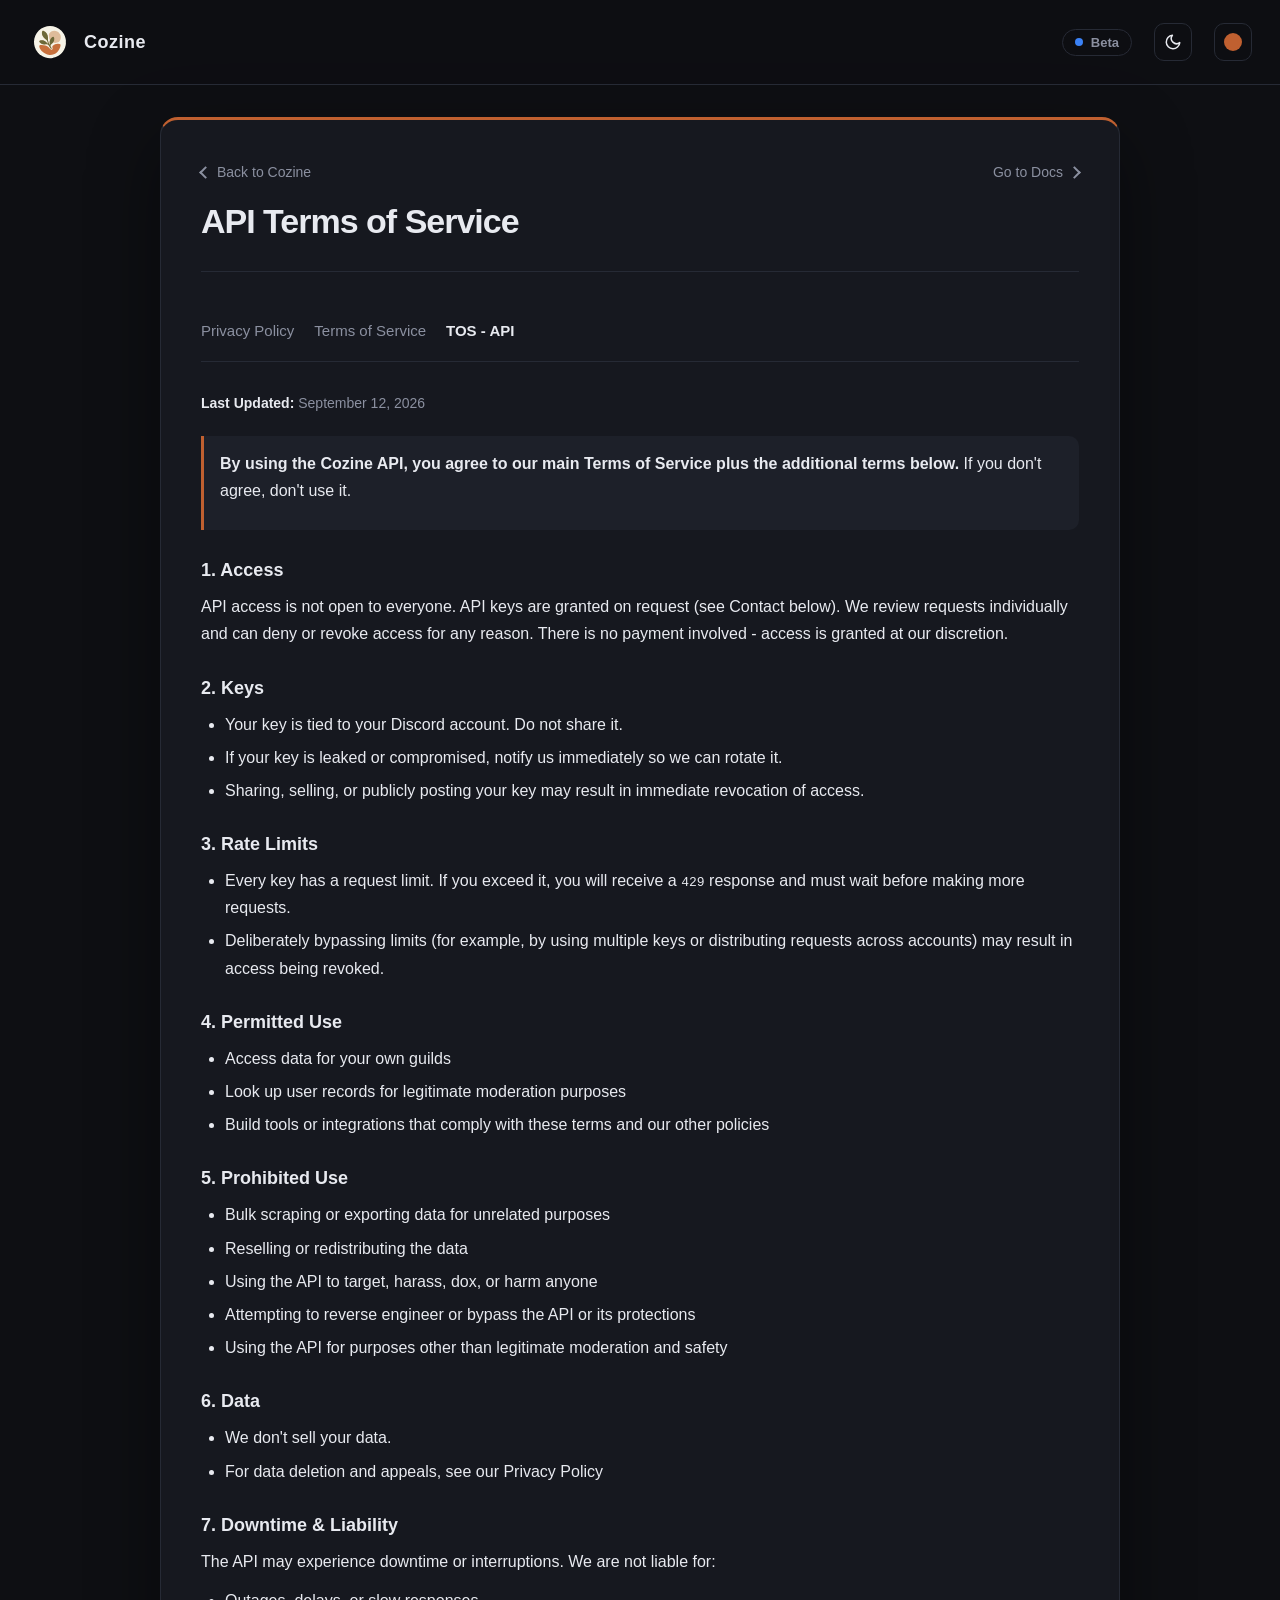
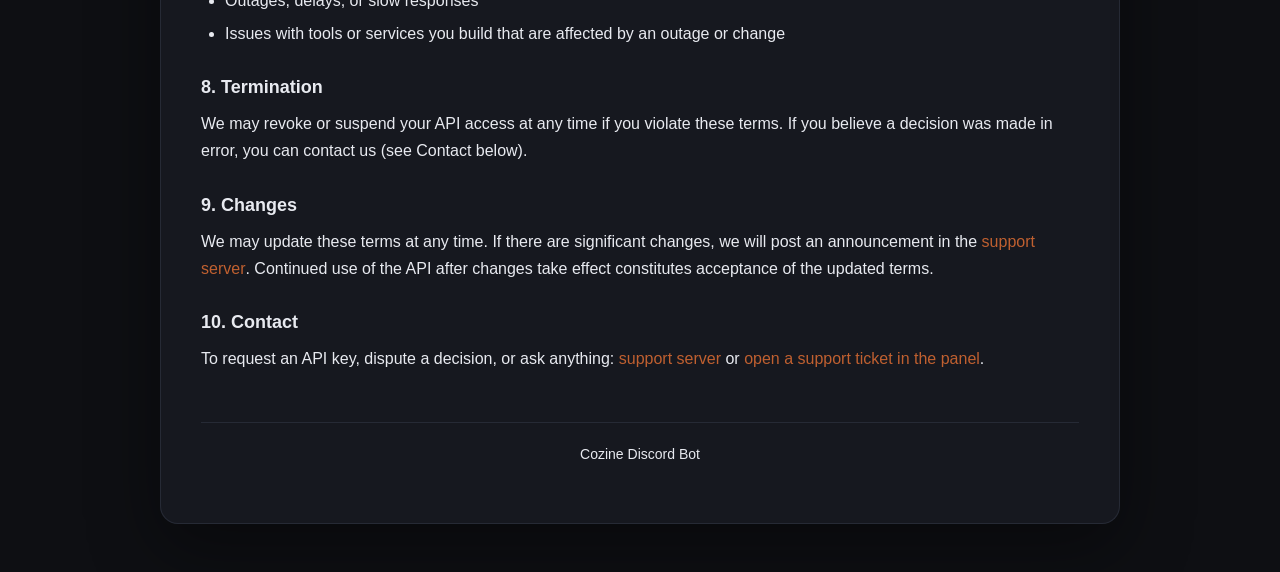
==== commit 478c11db: "Fix API TOS numbering and sync legal.json" ====
--- a/api-tos/index.html
+++ b/api-tos/index.html
@@ -53,20 +53,20 @@
                 <li>Sharing, selling, or publicly posting your key may result in immediate revocation of access.</li>
             </ul>
 
-            <h2>Rate Limits</h2>
+            <h2>3. Rate Limits</h2>
             <ul>
                 <li>Every key has a request limit. If you exceed it, you will receive a <code>429</code> response and must wait before making more requests.</li>
                 <li>Deliberately bypassing limits (for example, by using multiple keys or distributing requests across accounts) may result in access being revoked.</li>
             </ul>
 
-            <h2>Permitted Use</h2>
+            <h2>4. Permitted Use</h2>
             <ul>
                 <li>Access data for your own guilds</li>
                 <li>Look up user records for legitimate moderation purposes</li>
                 <li>Build tools or integrations that comply with these terms and our other policies</li>
             </ul>
 
-            <h2>Prohibited Use</h2>
+            <h2>5. Prohibited Use</h2>
             <ul>
                 <li>Bulk scraping or exporting data for unrelated purposes</li>
                 <li>Reselling or redistributing the data</li>
@@ -75,26 +75,26 @@
                 <li>Using the API for purposes other than legitimate moderation and safety</li>
             </ul>
 
-            <h2>Data</h2>
+            <h2>6. Data</h2>
             <ul>
                 <li>We don't sell your data.</li>
                 <li>For data deletion and appeals, see our Privacy Policy</li>
             </ul>
 
-            <h2>Downtime & Liability</h2>
+            <h2>7. Downtime & Liability</h2>
             <p>The API may experience downtime or interruptions. We are not liable for:</p>
             <ul>
                 <li>Outages, delays, or slow responses</li>
                 <li>Issues with tools or services you build that are affected by an outage or change</li>
             </ul>
 
-            <h2>Termination</h2>
+            <h2>8. Termination</h2>
             <p>We may revoke or suspend your API access at any time if you violate these terms. If you believe a decision was made in error, you can contact us (see Contact below).</p>
 
-            <h2>Changes</h2>
+            <h2>9. Changes</h2>
             <p>We may update these terms at any time. If there are significant changes, we will post an announcement in the <a href="https://discord.gg/3ZBebypZJS" target="_blank">support server</a>. Continued use of the API after changes take effect constitutes acceptance of the updated terms.</p>
 
-            <h2>Contact</h2>
+            <h2>10. Contact</h2>
             <p>To request an API key, dispute a decision, or ask anything: <a href="https://discord.gg/3ZBebypZJS" target="_blank">support server</a> or <a href="https://panel.cozine.xyz" target="_blank">open a support ticket in the panel</a>.</p>
         </div>
         <footer>
